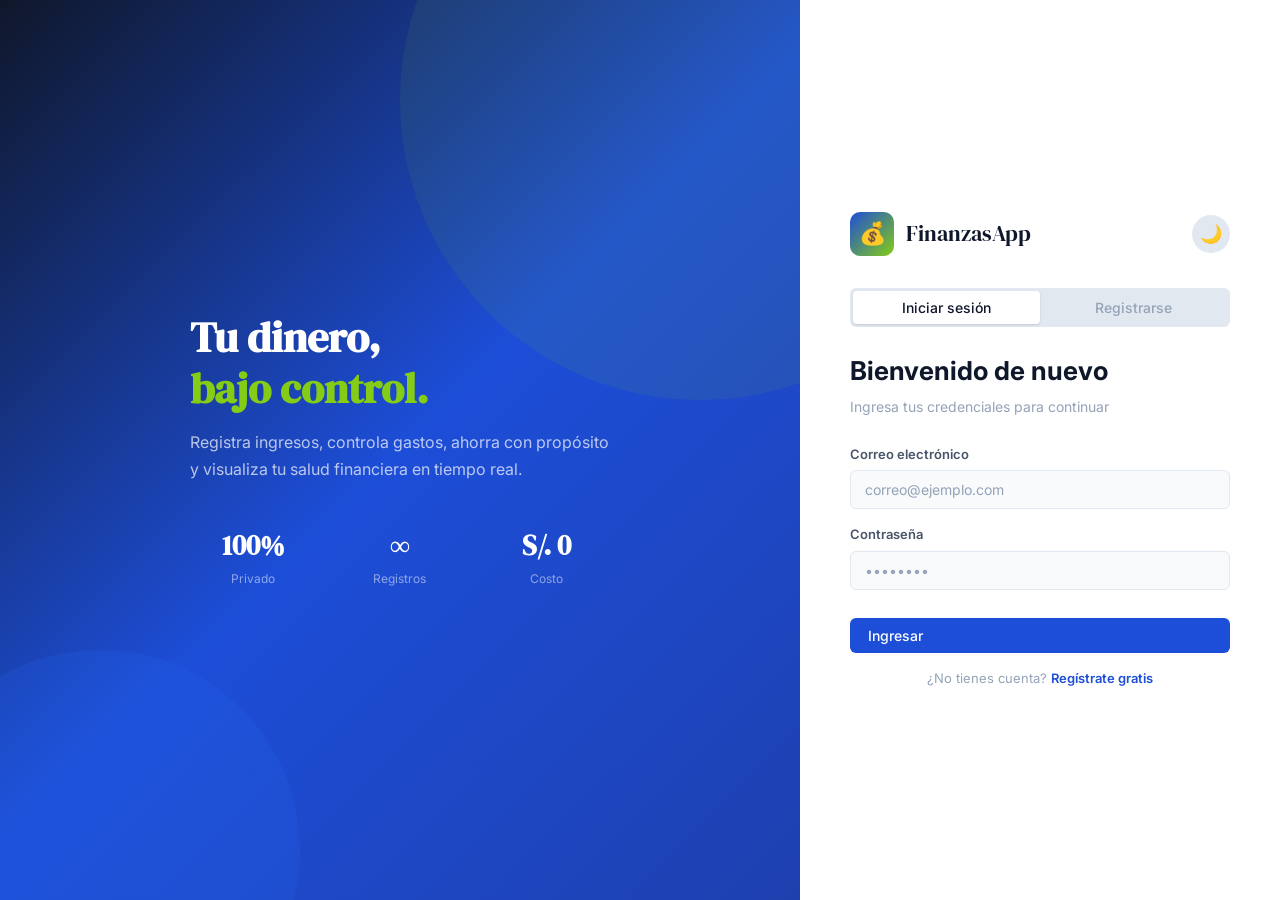
==== pages/ahorros.html @ a69b271c "initial commit" ====
<!DOCTYPE html>
<html lang="es">
<head>
  <meta charset="UTF-8" />
  <meta name="viewport" content="width=device-width, initial-scale=1.0" />
  <title>Ahorros – FinanzasApp</title>
  <link rel="stylesheet" href="../css/styles.css" />
</head>
<body>
<div class="app-layout" id="app-wrapper"></div>

<!-- MODAL AHORRO -->
<div class="modal-overlay" id="modalAhorro">
  <div class="modal">
    <div class="modal-header">
      <h3 class="modal-title" id="modalAhorroTitle">Nuevo ahorro</h3>
      <button class="modal-close" onclick="closeModal('modalAhorro')">✕</button>
    </div>
    <div class="modal-body">
      <input type="hidden" id="ahorroId" />
      <div class="form-row">
        <div class="form-group">
          <label class="form-label">Fecha *</label>
          <input type="date" id="ahorroFecha" class="form-control" />
        </div>
        <div class="form-group">
          <label class="form-label">Monto (S/) *</label>
          <input type="number" id="ahorroMonto" class="form-control" placeholder="0.00" step="0.01" min="0" />
        </div>
      </div>
      <div class="form-group">
        <label class="form-label">Objetivo *</label>
        <select id="ahorroObjetivo" class="form-control">
          <option>Fondo de emergencia</option>
          <option>Vacaciones</option>
          <option>Educación</option>
          <option>Compra de bienes</option>
          <option>Inversiones</option>
          <option>Otros</option>
        </select>
      </div>
      <div class="form-group">
        <label class="form-label">Descripción</label>
        <input type="text" id="ahorroDesc" class="form-control" placeholder="Ej: Depósito mensual..." />
      </div>
    </div>
    <div class="modal-footer">
      <button class="btn btn-ghost" onclick="closeModal('modalAhorro')">Cancelar</button>
      <button class="btn btn-primary" id="btnGuardarAhorro" onclick="guardarAhorro()">Guardar</button>
    </div>
  </div>
</div>

<script src="../js/app.js"></script>
<script src="../js/layout.js"></script>
<script>
initTheme();
injectLayout('ahorros', 'Ahorros');
if (!requireAuth()) throw new Error('no auth');

let editingId = null;

async function onPageReady() {
  document.getElementById('pageContent').innerHTML =
    `<div class="page-loading"><div class="loading-spinner"></div> Cargando datos...</div>`;
  await Promise.all([cargarAhorros(), loadAllData()]);
  renderPage();
}

async function cargarAhorros() {
  const res = await apiCall({ action:'getAhorros', userId:State.user.id });
  if (res.success) State.ahorros = normalizeRows(res.data);
}

function renderPage() {
  const content = document.getElementById('pageContent');
  content.innerHTML = `
    <div class="kpi-grid section-gap" id="kpiAhorros"></div>

    <div class="filter-bar section-gap">
      <div class="filter-group">
        <span class="filter-label">Año</span>
        <select class="filter-select" id="filtroAnio" onchange="renderTabla()">
          ${getYearOptions()}
        </select>
      </div>
      <div class="filter-group">
        <span class="filter-label">Mes</span>
        <select class="filter-select" id="filtroMes" onchange="renderTabla()">
          <option value="">Todos</option>
          ${MONTHS.map((m,i)=>`<option value="${i+1}">${m}</option>`).join('')}
        </select>
      </div>
      <div class="filter-group">
        <span class="filter-label">Objetivo</span>
        <select class="filter-select" id="filtroObj" onchange="renderTabla()">
          <option value="">Todos</option>
        </select>
      </div>
      <div style="flex:1"></div>
      <button class="btn btn-primary" onclick="abrirModalNuevo()">➕ Registrar ahorro</button>
    </div>

    <div class="card">
      <div class="card-header">
        <div>
          <div class="card-title">Registro de ahorros</div>
          <div class="card-subtitle" id="subtitleAhorros"></div>
        </div>
      </div>
      <div class="table-wrapper">
        <table class="data-table">
          <thead>
            <tr>
              <th>Fecha</th>
              <th>Objetivo</th>
              <th>Descripción</th>
              <th>Monto</th>
              <th>Acciones</th>
            </tr>
          </thead>
          <tbody id="tablaAhorros"></tbody>
        </table>
      </div>
    </div>
  `;
  renderKPIs();
  renderTabla();
  populateFiltroObj();
}

function getYearOptions() {
  const cy = getCurrentYear();
  return [cy-1,cy,cy+1].map(y=>`<option value="${y}"${y===cy?' selected':''}>${y}</option>`).join('');
}

function filteredAhorros() {
  const anio = document.getElementById('filtroAnio')?.value;
  const mes  = document.getElementById('filtroMes')?.value;
  const obj  = document.getElementById('filtroObj')?.value;
  return State.ahorros.filter(r=>{
    if (anio && String(r.Anio)!==anio) return false;
    if (mes  && String(r.Mes) !==mes)  return false;
    if (obj  && r.Objetivo    !==obj)  return false;
    return true;
  });
}

function renderKPIs() {
  const cy = getCurrentYear();
  const cm = getCurrentMonth();
  const totalAhorros = State.ahorros.reduce((s,r)=>s+parseFloat(r.Monto||0),0);
  const anual   = State.ahorros.filter(r=>String(r.Anio)===String(cy)).reduce((s,r)=>s+parseFloat(r.Monto||0),0);
  const mensual = State.ahorros.filter(r=>String(r.Anio)===String(cy)&&String(r.Mes)===String(cm)).reduce((s,r)=>s+parseFloat(r.Monto||0),0);

  // Ingresos del año para % ahorro
  const ingresosAnio = State.ingresos.filter(r=>String(r.Anio)===String(cy)).reduce((s,r)=>s+parseFloat(r.Monto||0),0);
  const pct = ingresosAnio > 0 ? ((anual/ingresosAnio)*100).toFixed(1) : '—';

  document.getElementById('kpiAhorros').innerHTML = `
    <div class="kpi-card kpi-saving">
      <div class="kpi-icon">💰</div>
      <div class="kpi-label">Este mes</div>
      <div class="kpi-value">${formatMoney(mensual)}</div>
      <div class="kpi-sub">${getMonthName(cm)} ${cy}</div>
    </div>
    <div class="kpi-card kpi-saving">
      <div class="kpi-icon">📅</div>
      <div class="kpi-label">Ahorro ${cy}</div>
      <div class="kpi-value">${formatMoney(anual)}</div>
      <div class="kpi-sub">Año en curso</div>
    </div>
    <div class="kpi-card kpi-saving">
      <div class="kpi-icon">🏆</div>
      <div class="kpi-label">Total ahorrado</div>
      <div class="kpi-value">${formatMoney(totalAhorros)}</div>
      <div class="kpi-sub">${State.ahorros.length} registros</div>
    </div>
    <div class="kpi-card kpi-saving">
      <div class="kpi-icon">📈</div>
      <div class="kpi-label">% Ahorro (vs ingresos ${cy})</div>
      <div class="kpi-value">${pct}%</div>
      <div class="kpi-sub">Tasa de ahorro anual</div>
    </div>
  `;
}

function renderTabla() {
  const rows = filteredAhorros().sort((a,b)=>(b.Fecha||'').localeCompare(a.Fecha||''));
  const tbody = document.getElementById('tablaAhorros');
  const sub = document.getElementById('subtitleAhorros');
  if (!tbody) return;
  const total = rows.reduce((s,r)=>s+parseFloat(r.Monto||0),0);
  if (sub) sub.textContent = `${rows.length} registros · Total: ${formatMoney(total)}`;

  if (!rows.length) {
    tbody.innerHTML = `<tr><td colspan="5"><div class="empty-state"><div class="empty-state-icon">🏦</div><div class="empty-state-title">Sin ahorros registrados</div><div class="empty-state-desc">Haz clic en "Registrar ahorro" para comenzar.</div></div></td></tr>`;
    return;
  }
  tbody.innerHTML = rows.map(r=>`
    <tr>
      <td>${formatDate(r.Fecha)}</td>
      <td><span class="badge badge-yellow">${r.Objetivo||'—'}</span></td>
      <td>${r.Descripcion||'—'}</td>
      <td class="amount" style="color:var(--brand-accent)">${formatMoney(r.Monto)}</td>
      <td>
        <div class="flex gap-2">
          <button class="btn btn-ghost btn-sm btn-icon" onclick="editarAhorro('${r.ID}')">✏️</button>
          <button class="btn btn-ghost btn-sm btn-icon" onclick="eliminarAhorro('${r.ID}')">🗑️</button>
        </div>
      </td>
    </tr>
  `).join('');
}

function populateFiltroObj() {
  const sel = document.getElementById('filtroObj');
  const objs = [...new Set(State.ahorros.map(r=>r.Objetivo).filter(Boolean))].sort();
  objs.forEach(o=>{ const opt=document.createElement('option'); opt.value=o; opt.textContent=o; sel.appendChild(opt); });
}

function abrirModalNuevo() {
  editingId = null;
  document.getElementById('modalAhorroTitle').textContent = 'Nuevo ahorro';
  document.getElementById('ahorroId').value='';
  document.getElementById('ahorroFecha').value=todayPeru();
  document.getElementById('ahorroMonto').value='';
  document.getElementById('ahorroDesc').value='';
  document.getElementById('ahorroObjetivo').value='Fondo de emergencia';
  openModal('modalAhorro');
}

function editarAhorro(id) {
  const r=State.ahorros.find(x=>x.ID===id);
  if (!r) return;
  editingId=id;
  document.getElementById('modalAhorroTitle').textContent='Editar ahorro';
  document.getElementById('ahorroId').value=id;
  document.getElementById('ahorroFecha').value=normalizeDateStr(r.Fecha);
  document.getElementById('ahorroMonto').value=r.Monto;
  document.getElementById('ahorroDesc').value=r.Descripcion||'';
  document.getElementById('ahorroObjetivo').value=r.Objetivo||'Otros';
  openModal('modalAhorro');
}

async function guardarAhorro() {
  const fecha = document.getElementById('ahorroFecha').value;
  const monto = document.getElementById('ahorroMonto').value;
  const obj   = document.getElementById('ahorroObjetivo').value;
  const desc  = document.getElementById('ahorroDesc').value.trim();

  if (!fecha||!monto) return showToast('Completa los campos obligatorios','error');
  if (parseFloat(monto)<=0) return showToast('El monto debe ser mayor a 0','error');

  const btn=document.getElementById('btnGuardarAhorro');
  btn.disabled=true; btn.textContent='Guardando...';

  const fields = dateToFields(fecha);
  const params = { IDUsuario:State.user.id, ...fields, Objetivo:obj, Descripcion:desc, Monto:parseFloat(monto).toFixed(2) };

  try {
    let res;
    if (editingId) {
      res = await apiCall({ action:'updateAhorro', ID:editingId, ...params });
      if (res.success) { const idx=State.ahorros.findIndex(x=>x.ID===editingId); if(idx>=0) State.ahorros[idx]={ID:editingId,...params}; showToast('Ahorro actualizado','success'); }
    } else {
      res = await apiCall({ action:'addAhorro', ...params });
      if (res.success) { State.ahorros.push(res.data); showToast('Ahorro registrado','success'); }
    }
    if (res.success) { closeModal('modalAhorro'); renderKPIs(); renderTabla(); }
    else showToast(res.error||'Error al guardar','error');
  } catch { showToast('Error de conexión','error'); }
  finally { btn.disabled=false; btn.textContent='Guardar'; }
}

async function eliminarAhorro(id) {
  if (!confirm('¿Eliminar este ahorro?')) return;
  try {
    const res=await apiCall({ action:'deleteAhorro', ID:id });
    if (res.success) { State.ahorros=State.ahorros.filter(x=>x.ID!==id); renderKPIs(); renderTabla(); showToast('Ahorro eliminado','success'); }
    else showToast(res.error||'Error','error');
  } catch { showToast('Error de conexión','error'); }
}

onPageReady();
</script>
</body>
</html>
---- css/styles.css ----
/* ============================================================
   FINANZAS PERSONALES – Design System
   Paleta: Azul profundo + Verde lima + Slate neutral
   Tipografía: Inter (datos) + DM Serif Display (marca)
============================================================ */

@import url('https://fonts.googleapis.com/css2?family=Inter:wght@300;400;500;600;700&family=DM+Serif+Display&display=swap');

/* ─── TOKENS ───────────────────────────────────────────────── */
:root {
  --brand-primary:    #1D4ED8;
  --brand-secondary:  #2563EB;
  --brand-accent:     #84CC16;
  --brand-accent-dim: #65A30D;

  --bg-base:    #F8FAFC;
  --bg-surface: #FFFFFF;
  --bg-hover:   #F1F5F9;
  --bg-muted:   #E2E8F0;

  --text-primary:   #0F172A;
  --text-secondary: #475569;
  --text-muted:     #94A3B8;
  --text-inverse:   #FFFFFF;

  --border:      #E2E8F0;
  --border-focus: #1D4ED8;

  --success: #22C55E;
  --warning: #F59E0B;
  --danger:  #EF4444;
  --info:    #3B82F6;

  --shadow-sm: 0 1px 3px rgba(0,0,0,.08), 0 1px 2px rgba(0,0,0,.06);
  --shadow-md: 0 4px 12px rgba(0,0,0,.1), 0 2px 4px rgba(0,0,0,.06);
  --shadow-lg: 0 10px 30px rgba(0,0,0,.12), 0 4px 8px rgba(0,0,0,.06);
  --shadow-xl: 0 20px 60px rgba(0,0,0,.15);

  --radius-sm: 6px;
  --radius-md: 10px;
  --radius-lg: 16px;
  --radius-xl: 24px;
  --radius-full: 9999px;

  --sidebar-w: 260px;
  --header-h:  64px;
  --transition: 200ms cubic-bezier(.4,0,.2,1);
}

[data-theme="dark"] {
  --bg-base:    #0B1120;
  --bg-surface: #111827;
  --bg-hover:   #1E2A3A;
  --bg-muted:   #1F2937;

  --text-primary:   #F1F5F9;
  --text-secondary: #94A3B8;
  --text-muted:     #64748B;

  --border:      #1E2A3A;
  --border-focus: #2563EB;

  --shadow-sm: 0 1px 3px rgba(0,0,0,.3);
  --shadow-md: 0 4px 12px rgba(0,0,0,.4);
  --shadow-lg: 0 10px 30px rgba(0,0,0,.5);
}

/* ─── RESET ─────────────────────────────────────────────────── */
*, *::before, *::after { box-sizing: border-box; margin: 0; padding: 0; }
html { font-size: 16px; scroll-behavior: smooth; }
body {
  font-family: 'Inter', system-ui, sans-serif;
  background: var(--bg-base);
  color: var(--text-primary);
  line-height: 1.5;
  min-height: 100vh;
  transition: background var(--transition), color var(--transition);
}
a { color: inherit; text-decoration: none; }
button { cursor: pointer; font-family: inherit; }
input, select, textarea { font-family: inherit; }
img { max-width: 100%; }

/* ─── LAYOUT ─────────────────────────────────────────────────── */
.app-layout {
  display: block;
  min-height: 100vh;
}

/* ─── SIDEBAR ────────────────────────────────────────────────── */
.sidebar {
  width: var(--sidebar-w);
  background: var(--bg-surface);
  border-right: 1px solid var(--border);
  display: flex;
  flex-direction: column;
  position: fixed;          /* SIEMPRE fixed en todas las páginas */
  top: 0; left: 0;
  height: 100vh;
  z-index: 300;             /* siempre encima */
  transition: transform var(--transition), background var(--transition);
  overflow-y: auto;
  overflow-x: hidden;
}
.sidebar-brand {
  padding: 24px 20px 20px;
  border-bottom: 1px solid var(--border);
}
.brand-logo {
  display: flex;
  align-items: center;
  gap: 10px;
  margin-bottom: 4px;
}
.brand-icon {
  width: 36px; height: 36px;
  background: linear-gradient(135deg, var(--brand-primary), var(--brand-accent));
  border-radius: var(--radius-sm);
  display: flex; align-items: center; justify-content: center;
  font-size: 18px;
}
.brand-name {
  font-family: 'DM Serif Display', serif;
  font-size: 20px;
  color: var(--text-primary);
  letter-spacing: -.3px;
}
.brand-tagline {
  font-size: 11px;
  color: var(--text-muted);
  letter-spacing: .5px;
  text-transform: uppercase;
  margin-left: 46px;
}
.sidebar-user {
  padding: 16px 20px;
  border-bottom: 1px solid var(--border);
  display: flex;
  align-items: center;
  gap: 10px;
}
.user-avatar {
  width: 34px; height: 34px;
  border-radius: var(--radius-full);
  background: linear-gradient(135deg, var(--brand-primary), var(--brand-secondary));
  display: flex; align-items: center; justify-content: center;
  color: #fff;
  font-weight: 600;
  font-size: 13px;
  flex-shrink: 0;
}
.user-info { min-width: 0; }
.user-name { font-size: 13px; font-weight: 600; color: var(--text-primary); white-space: nowrap; overflow: hidden; text-overflow: ellipsis; }
.user-email { font-size: 11px; color: var(--text-muted); white-space: nowrap; overflow: hidden; text-overflow: ellipsis; }

/* El nav ocupa el espacio disponible pero NO empuja el footer fuera */
.sidebar-nav { padding: 12px 12px; flex: 1; overflow-y: auto; min-height: 0; }
.nav-section-label {
  font-size: 10px;
  font-weight: 600;
  color: var(--text-muted);
  letter-spacing: 1px;
  text-transform: uppercase;
  padding: 8px 8px 4px;
  margin-top: 4px;
}
.nav-item {
  display: flex;
  align-items: center;
  gap: 10px;
  padding: 9px 12px;
  border-radius: var(--radius-sm);
  color: var(--text-secondary);
  font-size: 14px;
  font-weight: 500;
  transition: all var(--transition);
  margin-bottom: 2px;
}
.nav-item:hover { background: var(--bg-hover); color: var(--text-primary); }
.nav-item.active { background: #EEF2FF; color: var(--brand-primary); }
[data-theme="dark"] .nav-item.active { background: rgba(37,99,235,.2); }
.nav-icon { font-size: 17px; width: 20px; text-align: center; }

/* Footer SIEMPRE pegado al fondo del sidebar */
.sidebar-footer {
  padding: 12px;
  border-top: 1px solid var(--border);
  display: flex;
  flex-direction: column;
  gap: 6px;
  flex-shrink: 0;   /* nunca se comprime */
}
.sidebar-copyright {
  text-align: center;
  font-size: 10.5px;
  color: var(--text-muted);
  line-height: 1.5;
  padding: 6px 4px 2px;
  border-top: 1px solid var(--border);
  margin-top: 2px;
}
.sidebar-copyright a {
  color: var(--brand-primary);
  font-weight: 600;
  text-decoration: none;
  transition: color var(--transition);
}
.sidebar-copyright a:hover { color: var(--brand-accent); text-decoration: underline; }

/* ─── MAIN CONTENT ───────────────────────────────────────────── */
.main-wrapper {
  margin-left: var(--sidebar-w);   /* desplazarse a la derecha del sidebar fixed */
  min-height: 100vh;
}
.topbar {
  height: var(--header-h);
  background: var(--bg-surface);
  border-bottom: 1px solid var(--border);
  display: flex;
  align-items: center;
  justify-content: space-between;
  padding: 0 28px;
  position: fixed;           /* SIEMPRE fixed – funciona en body-scroll */
  top: 0;
  left: var(--sidebar-w);    /* empieza después del sidebar */
  right: 0;
  z-index: 200;              /* por debajo del sidebar (300) pero encima del contenido */
  transition: background var(--transition);
}
.topbar-left { display: flex; align-items: center; gap: 14px; }
.page-title { font-size: 18px; font-weight: 700; color: var(--text-primary); }
.topbar-right { display: flex; align-items: center; gap: 10px; }

.page-content {
  padding: 28px;
  padding-top: calc(var(--header-h) + 28px);  /* clearance para topbar fixed */
  flex: 1;
  max-width: 1400px;
  width: 100%;
}

/* ─── HAMBURGER ──────────────────────────────────────────────── */
.menu-toggle {
  display: none;
  background: none;
  border: none;
  padding: 6px;
  color: var(--text-primary);
  font-size: 22px;
}

/* ─── BUTTONS ────────────────────────────────────────────────── */
.btn {
  display: inline-flex;
  align-items: center;
  gap: 7px;
  padding: 9px 18px;
  border-radius: var(--radius-sm);
  font-size: 14px;
  font-weight: 500;
  border: none;
  transition: all var(--transition);
  white-space: nowrap;
}
.btn-primary { background: var(--brand-primary); color: #fff; }
.btn-primary:hover { background: var(--brand-secondary); box-shadow: 0 4px 12px rgba(29,78,216,.3); }
.btn-secondary { background: var(--bg-muted); color: var(--text-primary); }
.btn-secondary:hover { background: var(--border); }
.btn-danger { background: var(--danger); color: #fff; }
.btn-danger:hover { background: #DC2626; }
.btn-ghost { background: transparent; color: var(--text-secondary); border: 1px solid var(--border); }
.btn-ghost:hover { background: var(--bg-hover); color: var(--text-primary); }
.btn-sm { padding: 6px 12px; font-size: 13px; }
.btn-icon { padding: 8px; border-radius: var(--radius-sm); }

/* ─── CARDS ──────────────────────────────────────────────────── */
.card {
  background: var(--bg-surface);
  border: 1px solid var(--border);
  border-radius: var(--radius-lg);
  padding: 24px;
  box-shadow: var(--shadow-sm);
  transition: background var(--transition);
}
.card-header {
  display: flex;
  align-items: center;
  justify-content: space-between;
  margin-bottom: 20px;
  gap: 12px;
}
.card-title { font-size: 16px; font-weight: 700; color: var(--text-primary); }
.card-subtitle { font-size: 13px; color: var(--text-muted); margin-top: 2px; }

/* ─── KPI CARDS ──────────────────────────────────────────────── */
.kpi-grid { display: grid; grid-template-columns: repeat(auto-fit, minmax(200px, 1fr)); gap: 16px; margin-bottom: 28px; }
.kpi-card {
  background: var(--bg-surface);
  border: 1px solid var(--border);
  border-radius: var(--radius-lg);
  padding: 20px;
  position: relative;
  overflow: hidden;
  box-shadow: var(--shadow-sm);
}
.kpi-card::before {
  content: '';
  position: absolute;
  top: 0; left: 0;
  width: 4px; height: 100%;
}
.kpi-card.kpi-income::before  { background: var(--success); }
.kpi-card.kpi-expense::before { background: var(--danger); }
.kpi-card.kpi-saving::before  { background: var(--brand-accent); }
.kpi-card.kpi-balance::before { background: var(--brand-primary); }

.kpi-label { font-size: 12px; font-weight: 600; color: var(--text-muted); text-transform: uppercase; letter-spacing: .6px; margin-bottom: 8px; }
.kpi-value { font-size: 26px; font-weight: 700; color: var(--text-primary); letter-spacing: -1px; }
.kpi-sub { font-size: 12px; color: var(--text-muted); margin-top: 4px; }
.kpi-icon { position: absolute; right: 16px; top: 16px; font-size: 28px; opacity: .50; }

/* ─── FORMS ──────────────────────────────────────────────────── */
.form-group { margin-bottom: 16px; }
.form-label { display: block; font-size: 13px; font-weight: 600; color: var(--text-secondary); margin-bottom: 6px; }
.form-control {
  width: 100%;
  padding: 10px 14px;
  border: 1px solid var(--border);
  border-radius: var(--radius-sm);
  background: var(--bg-base);
  color: var(--text-primary);
  font-size: 14px;
  transition: border-color var(--transition), box-shadow var(--transition);
  outline: none;
}
.form-control:focus { border-color: var(--border-focus); box-shadow: 0 0 0 3px rgba(29,78,216,.12); }
.form-control::placeholder { color: var(--text-muted); }
.form-row { display: grid; grid-template-columns: 1fr 1fr; gap: 14px; }
.form-row-3 { display: grid; grid-template-columns: 1fr 1fr 1fr; gap: 14px; }
.form-hint { font-size: 12px; color: var(--text-muted); margin-top: 4px; }
.form-error { font-size: 12px; color: var(--danger); margin-top: 4px; }

/* ─── TABLES ─────────────────────────────────────────────────── */
.table-wrapper { overflow-x: auto; border-radius: var(--radius-md); }
.data-table {
  width: 100%;
  border-collapse: collapse;
  font-size: 14px;
}
.data-table th {
  background: var(--bg-muted);
  color: var(--text-secondary);
  font-weight: 600;
  font-size: 12px;
  text-transform: uppercase;
  letter-spacing: .5px;
  padding: 11px 16px;
  text-align: left;
  border-bottom: 1px solid var(--border);
  white-space: nowrap;
}
.data-table td {
  padding: 12px 16px;
  border-bottom: 1px solid var(--border);
  color: var(--text-primary);
  vertical-align: middle;
}
.data-table tr:last-child td { border-bottom: none; }
.data-table tbody tr:hover { background: var(--bg-hover); }
.data-table .amount { font-weight: 600; font-variant-numeric: tabular-nums; }
.data-table .amount.positive { color: var(--success); }
.data-table .amount.negative { color: var(--danger); }

/* ─── BADGES ─────────────────────────────────────────────────── */
.badge {
  display: inline-flex;
  align-items: center;
  padding: 3px 10px;
  border-radius: var(--radius-full);
  font-size: 12px;
  font-weight: 500;
}
.badge-blue   { background: #DBEAFE; color: #1E40AF; }
.badge-green  { background: #DCFCE7; color: #166534; }
.badge-red    { background: #FEE2E2; color: #991B1B; }
.badge-yellow { background: #FEF9C3; color: #854D0E; }
.badge-gray   { background: var(--bg-muted); color: var(--text-secondary); }
[data-theme="dark"] .badge-blue   { background: rgba(30,64,175,.3); color: #93C5FD; }
[data-theme="dark"] .badge-green  { background: rgba(22,101,52,.3);  color: #86EFAC; }
[data-theme="dark"] .badge-red    { background: rgba(153,27,27,.3);  color: #FCA5A5; }

/* ─── MODAL ──────────────────────────────────────────────────── */
.modal-overlay {
  position: fixed; inset: 0;
  background: rgba(0,0,0,.5);
  backdrop-filter: blur(4px);
  z-index: 1000;
  display: flex;
  align-items: center;
  justify-content: center;
  padding: 20px;
  opacity: 0;
  visibility: hidden;
  transition: all var(--transition);
}
.modal-overlay.active { opacity: 1; visibility: visible; }
.modal {
  background: var(--bg-surface);
  border-radius: var(--radius-xl);
  box-shadow: var(--shadow-xl);
  width: 100%;
  max-width: 520px;
  max-height: 90vh;
  overflow-y: auto;
  transform: translateY(20px) scale(.97);
  transition: transform var(--transition);
}
.modal-overlay.active .modal { transform: translateY(0) scale(1); }
.modal-header {
  padding: 24px 28px 0;
  display: flex;
  align-items: center;
  justify-content: space-between;
}
.modal-title { font-size: 18px; font-weight: 700; }
.modal-close {
  background: var(--bg-muted);
  border: none;
  width: 32px; height: 32px;
  border-radius: var(--radius-full);
  display: flex; align-items: center; justify-content: center;
  font-size: 18px;
  color: var(--text-secondary);
  transition: all var(--transition);
}
.modal-close:hover { background: var(--bg-hover); color: var(--text-primary); }
.modal-body { padding: 24px 28px; }
.modal-footer { padding: 0 28px 24px; display: flex; gap: 10px; justify-content: flex-end; }

/* ─── ALERTS / TOAST ─────────────────────────────────────────── */
.toast-container {
  position: fixed;
  bottom: 24px; right: 24px;
  z-index: 2000;
  display: flex;
  flex-direction: column;
  gap: 10px;
}
.toast {
  background: var(--bg-surface);
  border: 1px solid var(--border);
  border-radius: var(--radius-md);
  padding: 14px 18px;
  box-shadow: var(--shadow-lg);
  display: flex;
  align-items: center;
  gap: 10px;
  font-size: 14px;
  min-width: 280px;
  max-width: 360px;
  animation: slideInRight .3s ease;
}
.toast.success { border-left: 4px solid var(--success); }
.toast.error   { border-left: 4px solid var(--danger); }
.toast.info    { border-left: 4px solid var(--info); }
@keyframes slideInRight { from { transform: translateX(100%); opacity: 0; } to { transform: translateX(0); opacity: 1; } }

/* ─── EMPTY STATE ────────────────────────────────────────────── */
.empty-state {
  text-align: center;
  padding: 60px 20px;
  color: var(--text-muted);
}
.empty-state-icon { font-size: 48px; margin-bottom: 16px; }
.empty-state-title { font-size: 16px; font-weight: 600; color: var(--text-secondary); margin-bottom: 8px; }
.empty-state-desc { font-size: 14px; line-height: 1.6; }

/* ─── THEME TOGGLE ───────────────────────────────────────────── */
.theme-toggle {
  background: var(--bg-muted);
  border: none;
  width: 38px; height: 38px;
  border-radius: var(--radius-full);
  display: flex; align-items: center; justify-content: center;
  font-size: 18px;
  color: var(--text-secondary);
  transition: all var(--transition);
}
.theme-toggle:hover { background: var(--bg-hover); color: var(--text-primary); }

/* ─── LOADING ────────────────────────────────────────────────── */
.loading-spinner {
  display: inline-block;
  width: 18px; height: 18px;
  border: 2px solid var(--border);
  border-top-color: var(--brand-primary);
  border-radius: 50%;
  animation: spin .6s linear infinite;
}
@keyframes spin { to { transform: rotate(360deg); } }
.loading-overlay {
  position: absolute; inset: 0;
  background: rgba(var(--bg-surface), .8);
  display: flex; align-items: center; justify-content: center;
  border-radius: inherit;
  z-index: 10;
}
.page-loading {
  display: flex; align-items: center; justify-content: center;
  height: 200px; gap: 12px; color: var(--text-muted); font-size: 14px;
}

/* Estado de carga inicial (antes de que pageContent esté disponible) */
.app-loading-screen {
  position: fixed; inset: 0;
  background: var(--bg-base);
  display: flex; align-items: center; justify-content: center;
  flex-direction: column; gap: 14px;
  z-index: 9999;
  font-size: 14px; color: var(--text-muted);
}
.app-loading-screen .loading-spinner { width: 28px; height: 28px; border-width: 3px; }

/* ─── FILTERS BAR ────────────────────────────────────────────── */
.filter-bar {
  display: flex;
  gap: 10px;
  flex-wrap: wrap;
  align-items: flex-end;
  margin-bottom: 20px;
  padding: 16px 20px;
  background: var(--bg-surface);
  border: 1px solid var(--border);
  border-radius: var(--radius-md);
}
.filter-group { display: flex; flex-direction: column; gap: 4px; min-width: 120px; }
.filter-label { font-size: 11px; font-weight: 600; color: var(--text-muted); text-transform: uppercase; letter-spacing: .5px; }
.filter-select {
  padding: 8px 12px;
  border: 1px solid var(--border);
  border-radius: var(--radius-sm);
  background: var(--bg-base);
  color: var(--text-primary);
  font-size: 13px;
  outline: none;
  cursor: pointer;
}
.filter-select:focus { border-color: var(--border-focus); }

/* ─── OVERLAY SIDEBAR MOBILE – gestionado en @media 768px ──────── */

/* ─── RESPONSIVE ─────────────────────────────────────────────── */
@media (max-width: 1024px) {
  .kpi-grid { grid-template-columns: repeat(2, 1fr); }
}

@media (max-width: 768px) {
  /* En móvil el sidebar arranca OCULTO (translateX) pero sigue siendo fixed */
  .sidebar {
    transform: translateX(-100%);
    z-index: 300;
  }
  .sidebar.open { transform: translateX(0); }

  /* Overlay oscuro detrás del sidebar abierto */
  .sidebar-overlay {
    display: block;
    position: fixed;
    inset: 0;
    z-index: 299;           /* justo debajo del sidebar (300) */
    opacity: 0;
    visibility: hidden;
    background: rgba(0,0,0,.55);
    transition: opacity var(--transition), visibility var(--transition);
  }
  .sidebar-overlay.active { opacity: 1; visibility: visible; }

  /* En móvil el main-wrapper NO tiene margen izquierdo */
  .main-wrapper { margin-left: 0; }

  /* El topbar ocupa todo el ancho en móvil (no hay sidebar) */
  .topbar {
    left: 0;
    padding: 0 16px;
    z-index: 200;
  }

  /* El hamburger se muestra */
  .menu-toggle { display: flex; }

  /* Padding del contenido: solo el topbar fixed */
  .page-content {
    padding: 16px;
    padding-top: calc(var(--header-h) + 16px);
  }

  .kpi-grid { grid-template-columns: 1fr 1fr; gap: 10px; }
  .kpi-value { font-size: 20px; }
  .form-row, .form-row-3 { grid-template-columns: 1fr; }
  .filter-bar { padding: 12px; }
  .modal { border-radius: var(--radius-lg); }
  .modal-header, .modal-body, .modal-footer { padding-left: 20px; padding-right: 20px; }
}

@media (max-width: 480px) {
  .kpi-grid { grid-template-columns: 1fr; }
  .page-title { font-size: 16px; }
  .data-table th, .data-table td { padding: 10px 12px; }
}

/* ─── LOGIN PAGE ─────────────────────────────────────────────── */
.login-page {
  min-height: 100vh;
  display: flex;
  background: var(--bg-base);
}
.login-art {
  flex: 1;
  background: linear-gradient(135deg, #0F172A 0%, #1D4ED8 50%, #1E40AF 100%);
  display: flex;
  align-items: center;
  justify-content: center;
  padding: 60px;
  position: relative;
  overflow: hidden;
}
.login-art::before {
  content: '';
  position: absolute;
  width: 600px; height: 600px;
  border-radius: 50%;
  background: rgba(132,204,22,.08);
  top: -200px; right: -200px;
}
.login-art::after {
  content: '';
  position: absolute;
  width: 400px; height: 400px;
  border-radius: 50%;
  background: rgba(37,99,235,.2);
  bottom: -150px; left: -100px;
}
.login-art-content { position: relative; z-index: 1; max-width: 420px; }
.login-art h1 {
  font-family: 'DM Serif Display', serif;
  font-size: 42px;
  color: #fff;
  line-height: 1.2;
  margin-bottom: 16px;
}
.login-art h1 span { color: var(--brand-accent); }
.login-art p { color: rgba(255,255,255,.7); font-size: 16px; line-height: 1.7; margin-bottom: 40px; }
.login-stats { display: grid; grid-template-columns: repeat(3,1fr); gap: 20px; }
.login-stat { text-align: center; }
.login-stat-val { font-size: 28px; font-weight: 700; color: #fff; font-family: 'DM Serif Display', serif; }
.login-stat-lbl { font-size: 12px; color: rgba(255,255,255,.5); margin-top: 4px; }

.login-form-area {
  width: 480px;
  display: flex;
  align-items: center;
  justify-content: center;
  padding: 40px;
  background: var(--bg-surface);
}
.login-box { width: 100%; max-width: 380px; }
.login-logo {
  display: flex;
  align-items: center;
  gap: 12px;
  margin-bottom: 32px;
}
.login-logo-icon {
  width: 44px; height: 44px;
  background: linear-gradient(135deg, var(--brand-primary), var(--brand-accent));
  border-radius: var(--radius-md);
  display: flex; align-items: center; justify-content: center;
  font-size: 22px;
}
.login-logo-text { font-family: 'DM Serif Display', serif; font-size: 22px; color: var(--text-primary); }
.login-heading { font-size: 26px; font-weight: 700; color: var(--text-primary); margin-bottom: 6px; }
.login-sub { font-size: 14px; color: var(--text-muted); margin-bottom: 28px; }

.tab-switch {
  display: flex;
  background: var(--bg-muted);
  border-radius: var(--radius-sm);
  padding: 3px;
  margin-bottom: 24px;
}
.tab-btn {
  flex: 1;
  padding: 8px;
  border: none;
  background: transparent;
  border-radius: calc(var(--radius-sm) - 2px);
  font-size: 14px;
  font-weight: 500;
  color: var(--text-muted);
  transition: all var(--transition);
}
.tab-btn.active { background: var(--bg-surface); color: var(--text-primary); box-shadow: var(--shadow-sm); }

.divider { height: 1px; background: var(--border); margin: 20px 0; }
.login-footer { text-align: center; font-size: 13px; color: var(--text-muted); margin-top: 20px; }

@media (max-width: 900px) {
  .login-art { display: none; }
  .login-form-area { width: 100%; padding: 32px 20px; }
}

/* ─── SCROLLBAR ──────────────────────────────────────────────── */
::-webkit-scrollbar { width: 6px; height: 6px; }
::-webkit-scrollbar-track { background: transparent; }
::-webkit-scrollbar-thumb { background: var(--border); border-radius: 3px; }
::-webkit-scrollbar-thumb:hover { background: var(--text-muted); }

/* ─── UTILITY ────────────────────────────────────────────────── */
.text-success { color: var(--success); }
.text-danger  { color: var(--danger); }
.text-muted   { color: var(--text-muted); }
.text-center  { text-align: center; }
.font-bold    { font-weight: 700; }
.mt-1 { margin-top: 4px; }
.mt-2 { margin-top: 8px; }
.mt-3 { margin-top: 12px; }
.mt-4 { margin-top: 16px; }
.mb-4 { margin-bottom: 16px; }
.gap-2 { gap: 8px; }
.flex { display: flex; }
.items-center { align-items: center; }
.justify-between { justify-content: space-between; }
.hidden { display: none !important; }
.w-full { width: 100%; }
.section-gap { margin-bottom: 28px; }
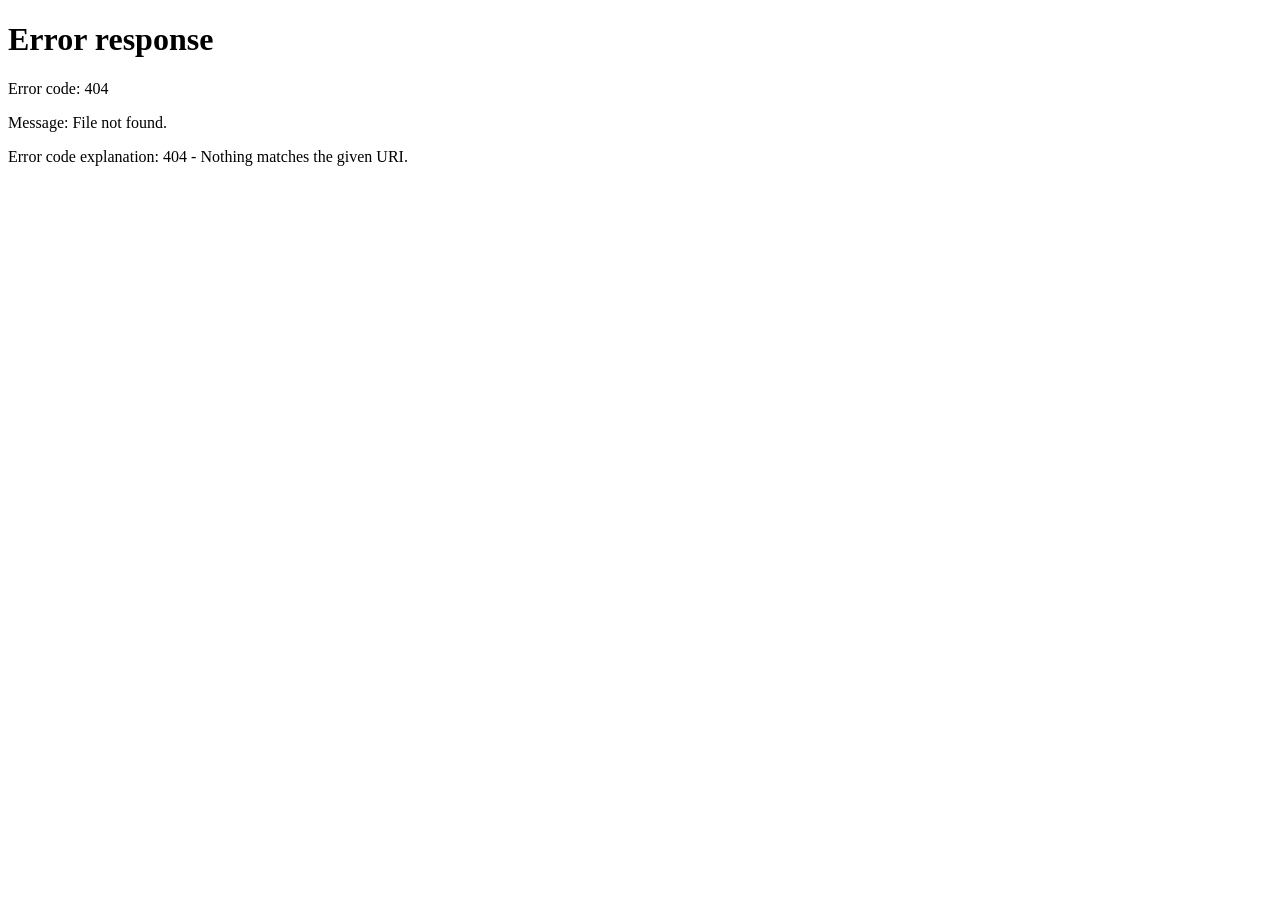
==== commit 954ab6aa: "Update ahorros.html ValoraGo" ====
--- a/pages/ahorros.html
+++ b/pages/ahorros.html
@@ -3,7 +3,7 @@
 <head>
   <meta charset="UTF-8" />
   <meta name="viewport" content="width=device-width, initial-scale=1.0" />
-  <title>Ahorros – FinanzasApp</title>
+  <title>Ahorros – ValoraGo</title>
   <link rel="stylesheet" href="../css/styles.css" />
 </head>
 <body>
@@ -285,4 +285,4 @@
 onPageReady();
 </script>
 </body>
-</html>+</html>
